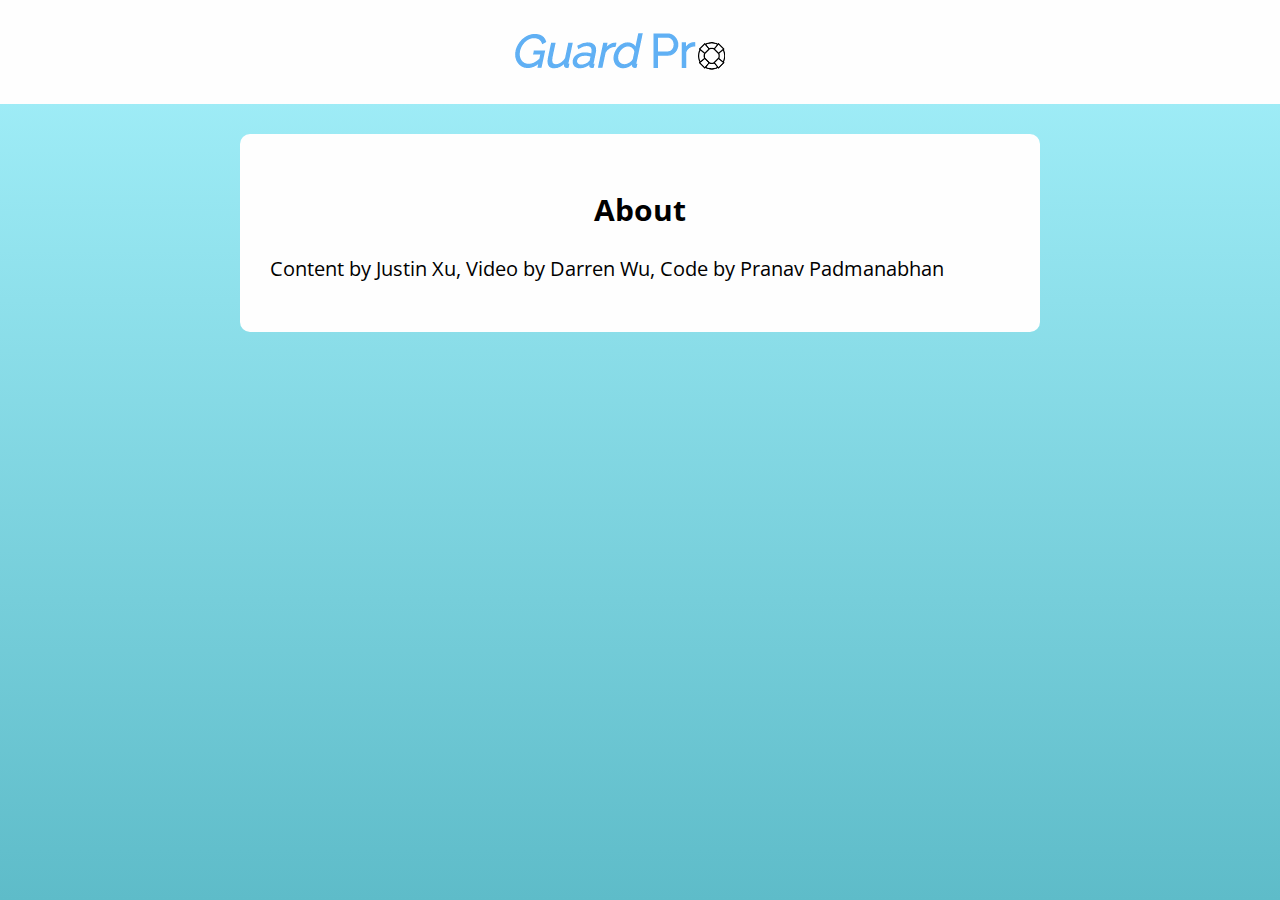
==== about.html @ 6f4dec74 "Fixes" ====
<!DOCTYPE html>
<html>
	<head>
		<meta name="viewport" content="width=device-width, initial-scale=1.0"> 
		<link rel="shortcut icon" href="favicon.ico">
		<title>GuardPro</title>
		<link href="style.css" rel="stylesheet">
		<link href="https://fonts.googleapis.com/css?family=Open+Sans&display=swap" rel="stylesheet"> 
		<script type="text/javascript" src="script.js"></script>
	</head>
	
	<body onload="init();">
		<div id="top-bar"><a href="index.html"><img src="logo.png"></a></div>
		<div class="main-content">
			<h2>About</h2>
			<p>Content by Justin Xu, Video by Darren Wu, Code by Pranav Padmanabhan</p>
		</div>
	</body>
</html>
---- style.css ----
* {
    box-sizing: border-box;
}

html {
	height:100%;
	width:100%;
	font-size:20px;
	font-family: 'Open Sans', sans-serif;
}

body {
	top:0;
	margin:0;
	font-family:'Crimson Text';
	width:100%;
	min-height:100%;
	background:linear-gradient(#a6f2fc, #5ebcc9);
	background-repeat: no-repeat;
    background-attachment: fixed;
}

#top-bar {
	background-color:#FEFEFE;
	width:100%;
}

#top-bar img {
	display:block;
	margin:auto;
}

body .main-content {
	max-width:800px;
	display:block;
	margin:auto;
	margin-top:30px;
	
	background:#FEFEFE;
	padding:30px;
	border-radius:10px;
	font-family: 'Open Sans', sans-serif;
}

@media screen and (orientation: portrait), screen and (max-width: 800px) {
	.main-content {
		width:95vw;
		margin:auto;
		margin-top:5vh;
	}
	
}



h1,h2 {
	font-family: 'Open Sans', sans-serif;
	text-align:center;
}


#search {
	padding:15px;
	width:100%;
	font-size:15px;
	background:#def8fc;
	border:none;
	border-radius:5px;
}

ul {
	list-style-type:none;
	padding:0;
}

li a {
	width:95%;
	display:block;
	padding:15px;
	border-radius:5px;
	margin:10px auto;
	text-decoration:none;
	color:black;
	background:#EEEEEE;
}

li a:hover {
	background:#CCCCCC;
}

.button {
	border:none;
	background-color:#EEEEEE;
	padding:15px;
	font-size:15px;
	width:100%;
}

.active, .button:hover {
	background-color:#CCCCCC;
}

#accordion .panel {
	max-height:0;
	overflow:hidden;
	transition: max-height 0.2s ease-out;
}

#accordion .panel .content {
	padding:15px;
}
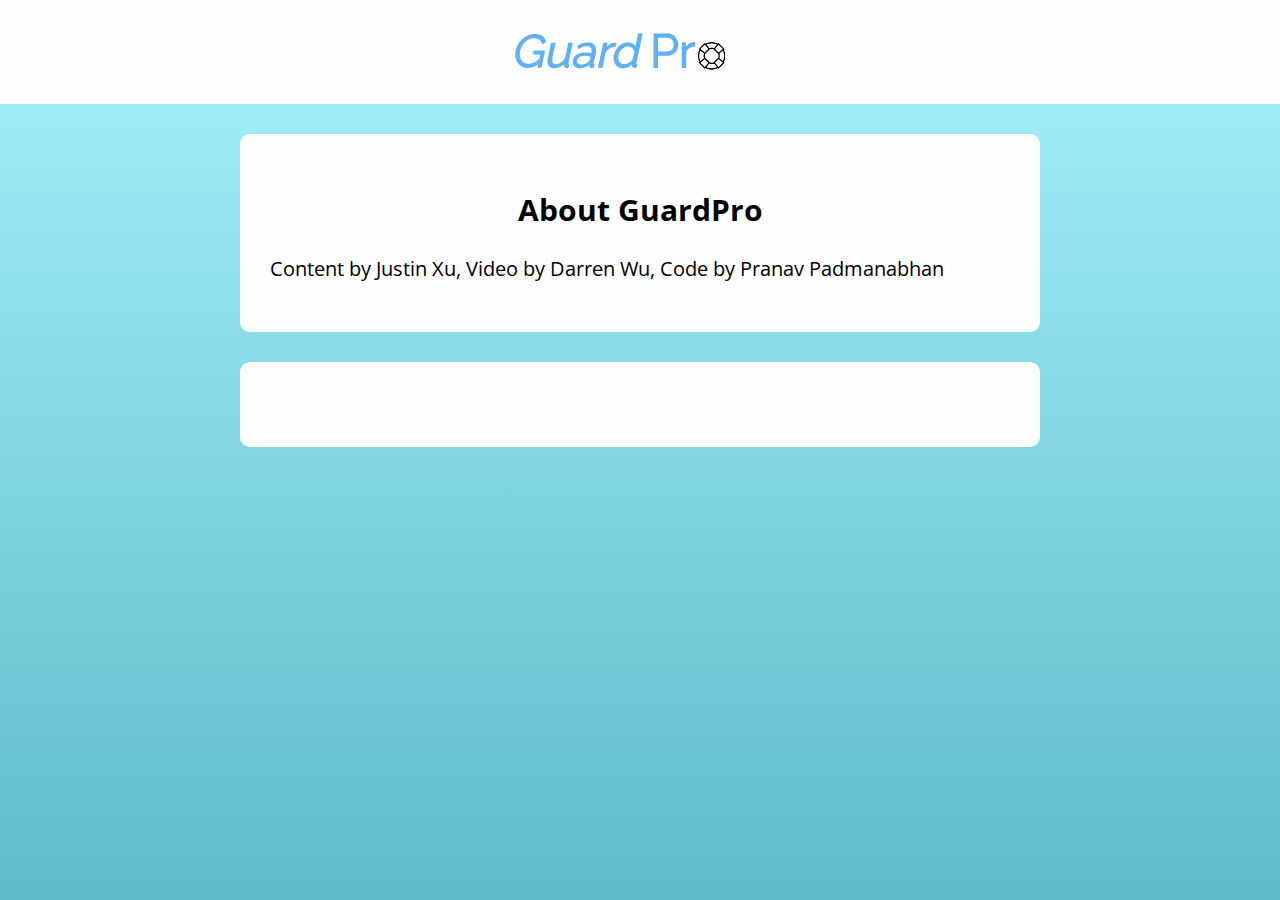
==== commit eaed1142: "image" ====
--- a/about.html
+++ b/about.html
@@ -12,8 +12,12 @@
 	<body onload="init();">
 		<div id="top-bar"><a href="index.html"><img src="logo.png"></a></div>
 		<div class="main-content">
-			<h2>About</h2>
+			<h2>About GuardPro</h2>
 			<p>Content by Justin Xu, Video by Darren Wu, Code by Pranav Padmanabhan</p>
+		</div>
+		<div class="main-content">
+			<h2></h2>
+			<p></p>
 		</div>
 	</body>
 </html>
--- a/style.css
+++ b/style.css
@@ -108,4 +108,22 @@
 
 #accordion .panel .content {
 	padding:15px;
+}
+
+#button button{
+	border:none;
+	background:#EEEEEE;
+	width:100%;
+	font-size:15px;
+	padding:15px;
+	font-family:'Open Sans', sans-serif;
+	border-radius:5px;
+}
+
+#button button:hover {
+	background:#CCCCCC;
+}
+
+img {
+	max-width:100%;
 }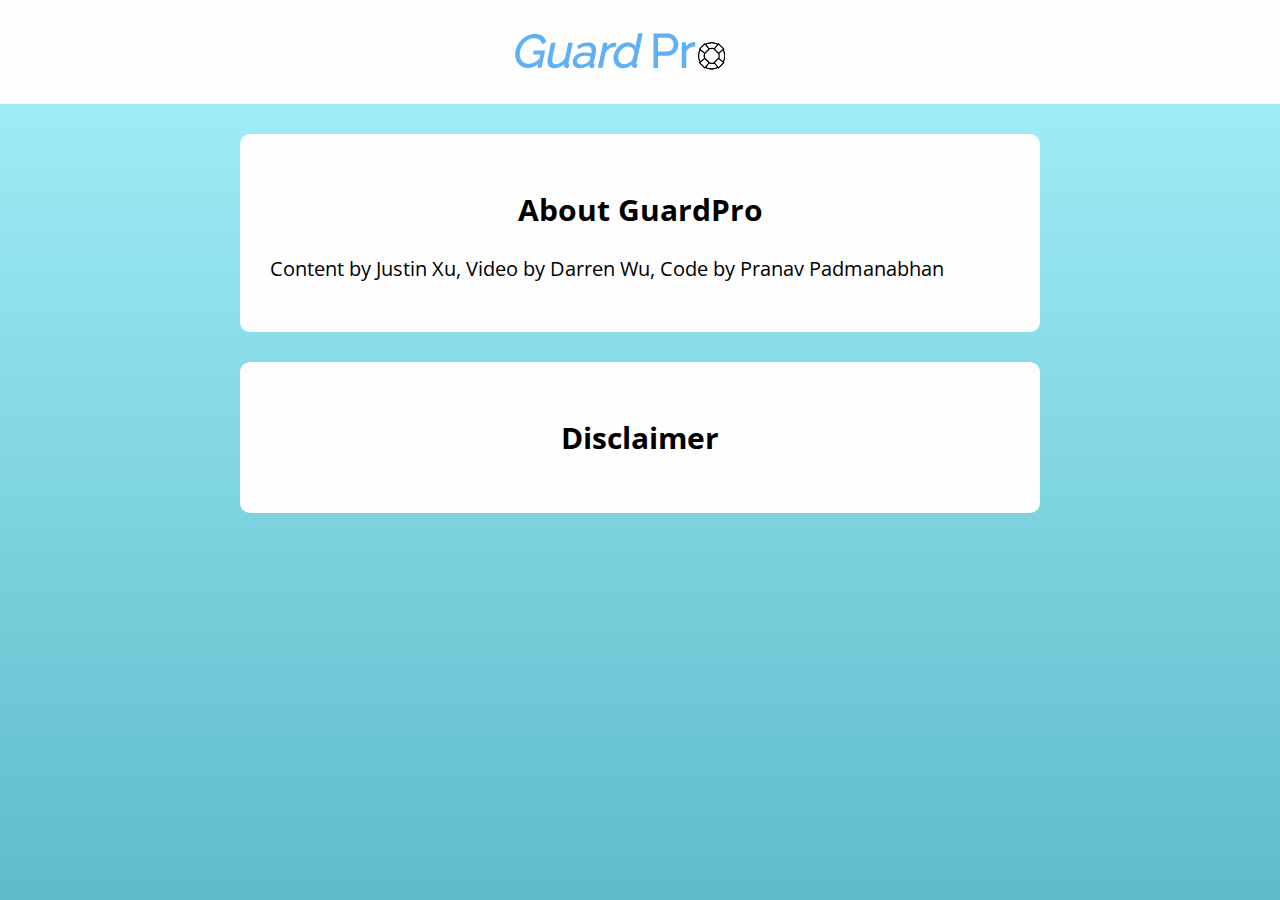
==== commit 4d368540: "Update about.html" ====
--- a/about.html
+++ b/about.html
@@ -16,7 +16,7 @@
 			<p>Content by Justin Xu, Video by Darren Wu, Code by Pranav Padmanabhan</p>
 		</div>
 		<div class="main-content">
-			<h2></h2>
+			<h2>Disclaimer</h2>
 			<p></p>
 		</div>
 	</body>
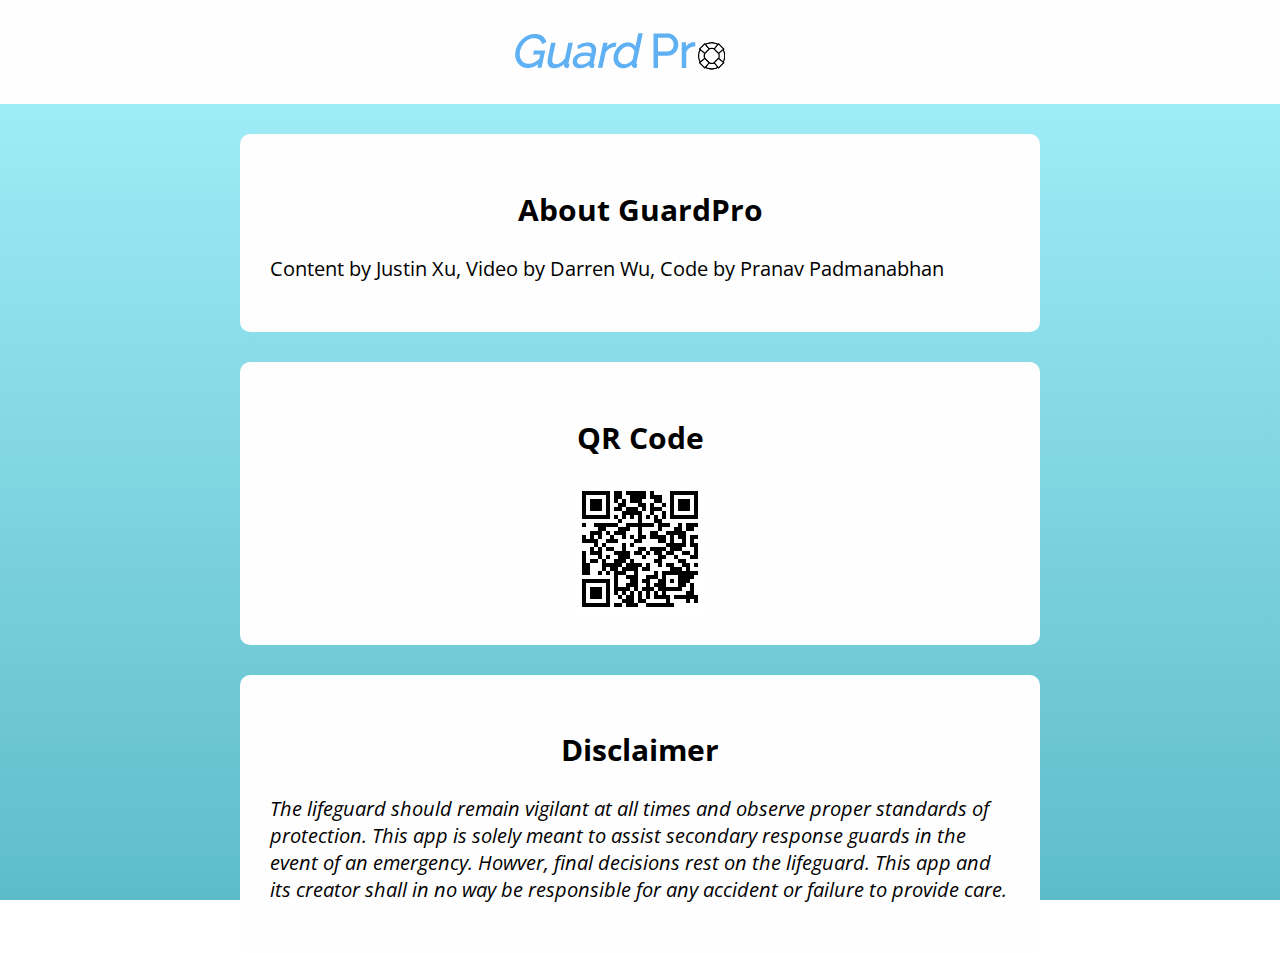
==== commit 455f2c65: "Add final features" ====
--- a/about.html
+++ b/about.html
@@ -16,8 +16,17 @@
 			<p>Content by Justin Xu, Video by Darren Wu, Code by Pranav Padmanabhan</p>
 		</div>
 		<div class="main-content">
+			<h2>QR Code</h2>
+			<img src="qr.png">
+		</div>
+		<div class="main-content">
 			<h2>Disclaimer</h2>
-			<p></p>
+			<p><i>
+				The lifeguard should remain vigilant at all times and observe proper standards of protection.
+				This app is solely meant to assist secondary response guards in the event of an emergency. 
+				Howver, final decisions rest on the lifeguard. This app and its creator shall in no way be 
+				responsible for any accident or failure to provide care.
+			</i></p>
 		</div>
 	</body>
 </html>
--- a/style.css
+++ b/style.css
@@ -68,12 +68,12 @@
 	border-radius:5px;
 }
 
-ul {
+#main-options {
 	list-style-type:none;
 	padding:0;
 }
 
-li a {
+#main-options li a {
 	width:95%;
 	display:block;
 	padding:15px;
@@ -84,7 +84,7 @@
 	background:#EEEEEE;
 }
 
-li a:hover {
+#main-options li a:hover {
 	background:#CCCCCC;
 }
 
@@ -126,4 +126,32 @@
 
 img {
 	max-width:100%;
+	display:block;
+	margin:auto;
+}
+
+table {
+}
+
+th, td {
+	padding:5px;
+	border-radius:5px;
+}
+th {
+	background-color:#97fcee;
+}
+
+#green {
+	background-color:#a8fc97;
+	border-radius:5px;
+}
+
+#yellow {
+	background-color:#f4fc97;
+	border-radius:5px;
+}
+
+#red {
+	background-color:#fc97a3;
+	border-radius:5px;
 }